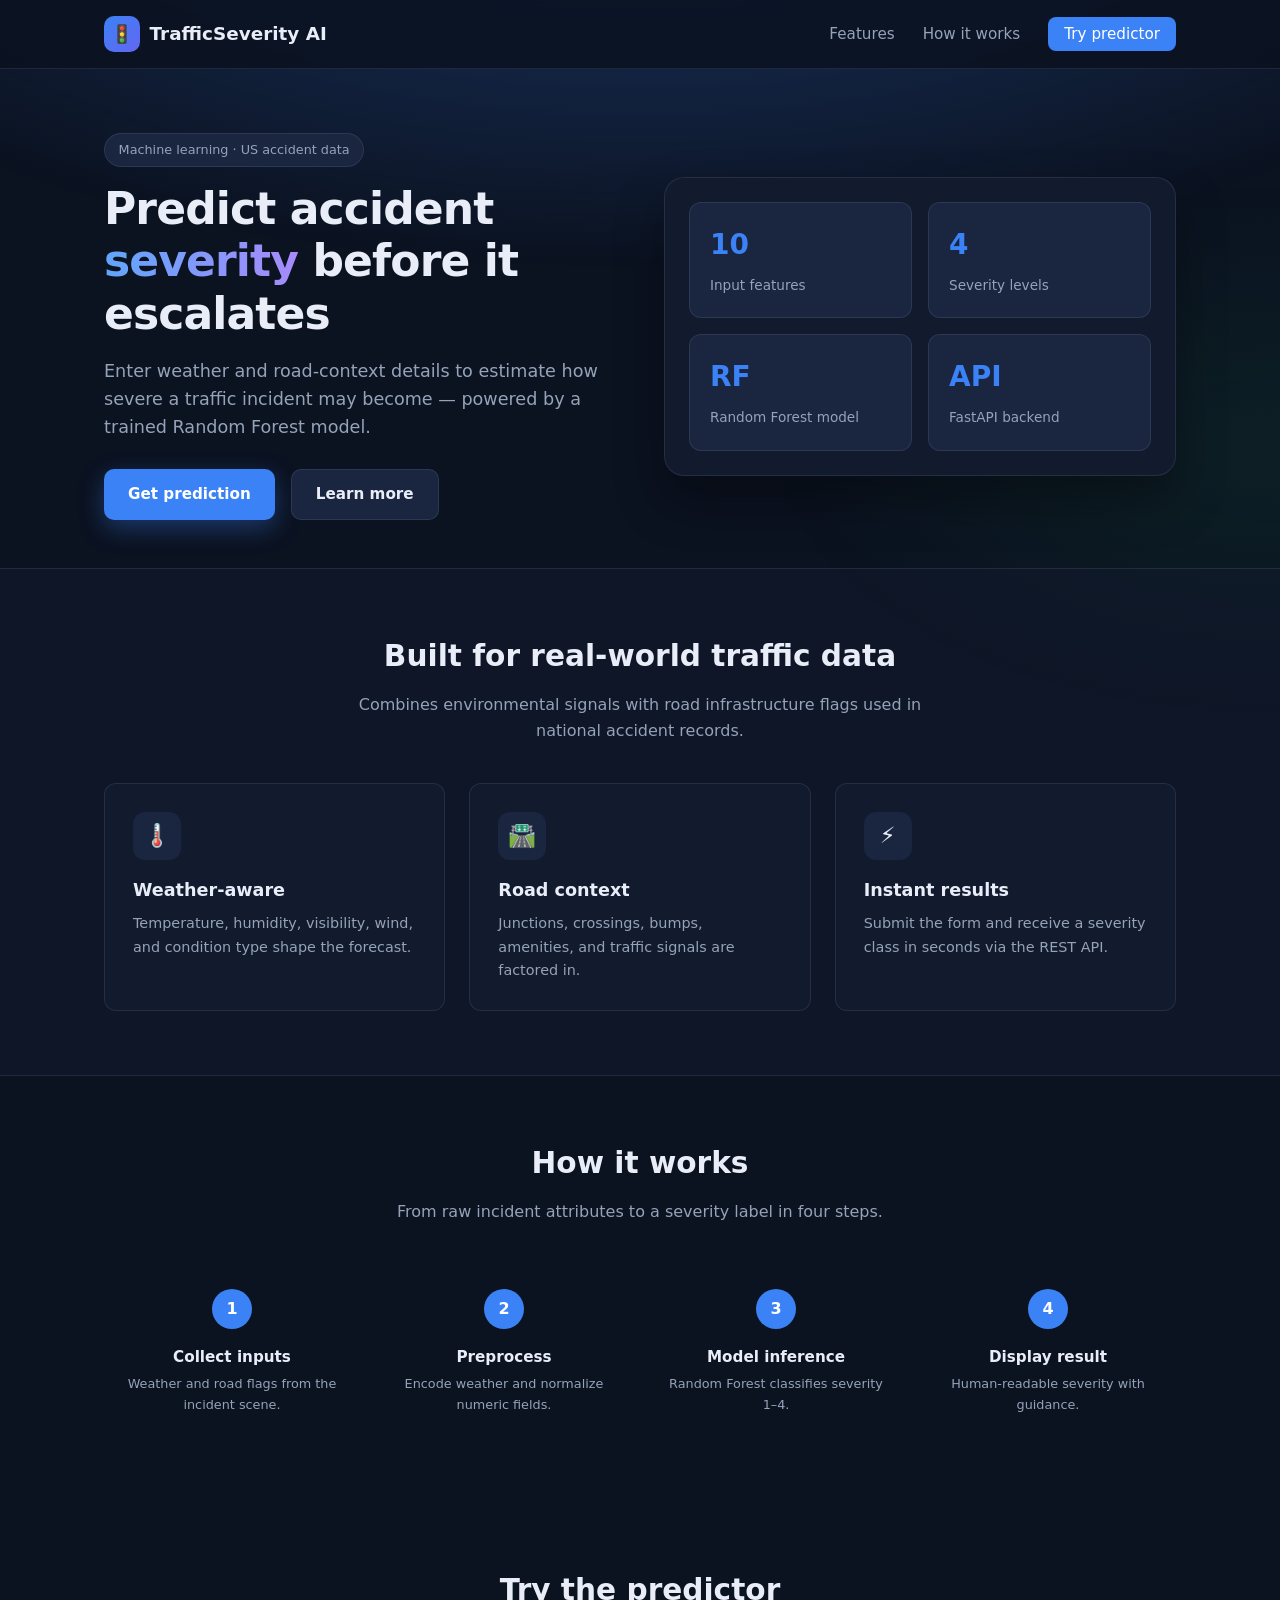
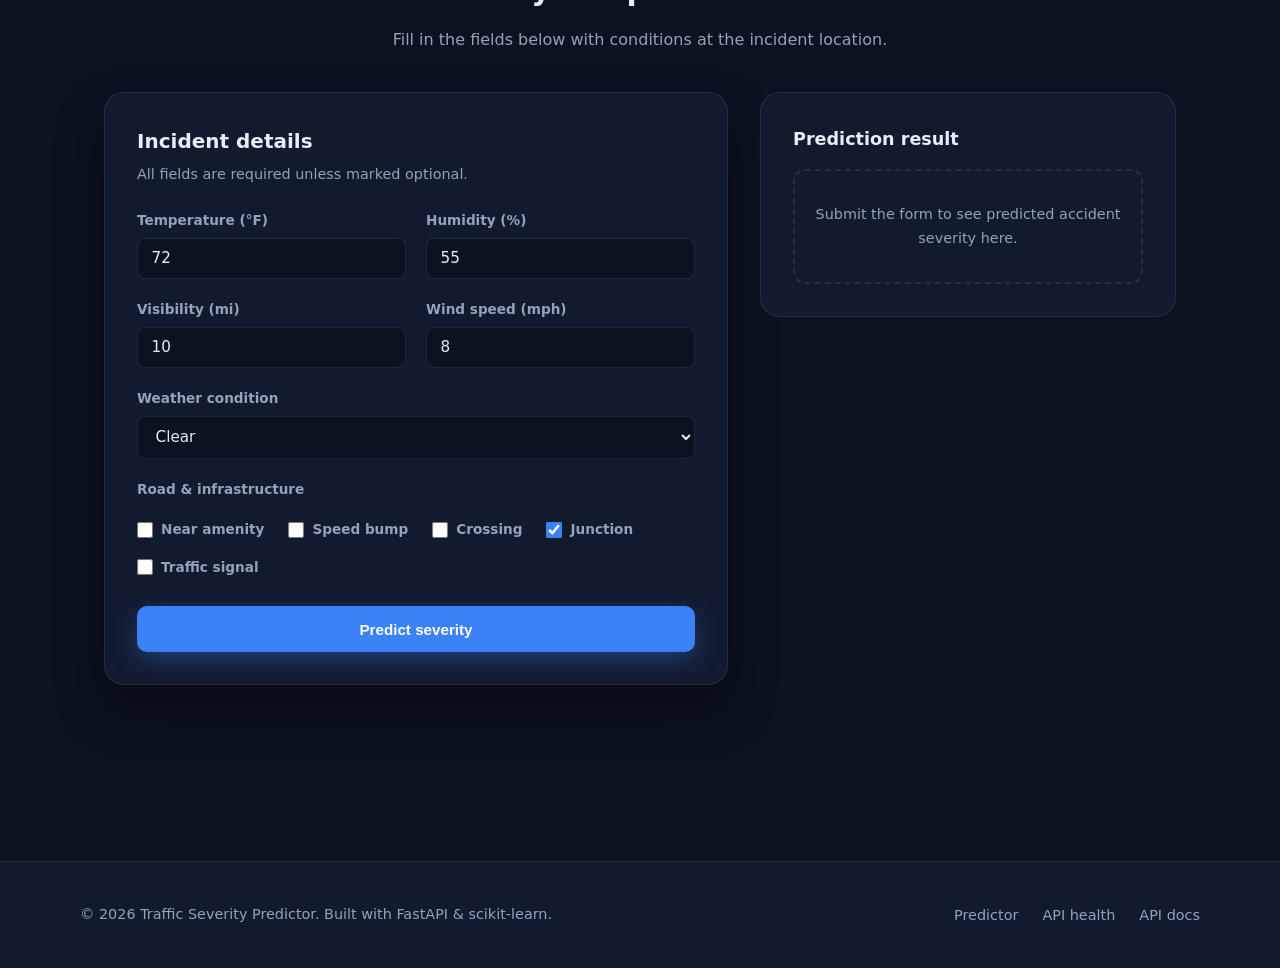
==== index.html @ b827fa21 "Initial commit" ====
<!DOCTYPE html>
<html lang="en">
<head>
  <meta charset="UTF-8" />
  <meta name="viewport" content="width=device-width, initial-scale=1.0" />
  <meta name="description" content="Predict traffic accident severity using weather and road conditions." />
  <title>Traffic Severity Predictor</title>
  <link rel="stylesheet" href="/static/css/style.css" />
</head>
<body>
  <header class="site-header">
    <div class="header-inner">
      <a href="#" class="logo">
        <span class="logo-icon" aria-hidden="true">🚦</span>
        TrafficSeverity AI
      </a>
      <nav>
        <ul class="nav">
          <li><a href="#features">Features</a></li>
          <li><a href="#how-it-works">How it works</a></li>
          <li><a href="#predict" class="nav-cta">Try predictor</a></li>
        </ul>
      </nav>
    </div>
  </header>

  <main>
    <section class="hero">
      <div>
        <span class="hero-badge">Machine learning · US accident data</span>
        <h1>Predict accident <span>severity</span> before it escalates</h1>
        <p class="hero-lead">
          Enter weather and road-context details to estimate how severe a traffic incident
          may become — powered by a trained Random Forest model.
        </p>
        <div class="hero-actions">
          <a href="#predict" class="btn btn-primary">Get prediction</a>
          <a href="#how-it-works" class="btn btn-secondary">Learn more</a>
        </div>
      </div>
      <aside class="hero-visual" aria-label="Project highlights">
        <div class="stat-grid">
          <article class="stat-card">
            <strong>10</strong>
            <span>Input features</span>
          </article>
          <article class="stat-card">
            <strong>4</strong>
            <span>Severity levels</span>
          </article>
          <article class="stat-card">
            <strong>RF</strong>
            <span>Random Forest model</span>
          </article>
          <article class="stat-card">
            <strong>API</strong>
            <span>FastAPI backend</span>
          </article>
        </div>
      </aside>
    </section>

    <section id="features" class="features">
      <div class="section-inner">
        <header class="section-header">
          <h2>Built for real-world traffic data</h2>
          <p>Combines environmental signals with road infrastructure flags used in national accident records.</p>
        </header>
        <div class="feature-grid">
          <article class="feature-card">
            <div class="feature-icon" aria-hidden="true">🌡️</div>
            <h3>Weather-aware</h3>
            <p>Temperature, humidity, visibility, wind, and condition type shape the forecast.</p>
          </article>
          <article class="feature-card">
            <div class="feature-icon" aria-hidden="true">🛣️</div>
            <h3>Road context</h3>
            <p>Junctions, crossings, bumps, amenities, and traffic signals are factored in.</p>
          </article>
          <article class="feature-card">
            <div class="feature-icon" aria-hidden="true">⚡</div>
            <h3>Instant results</h3>
            <p>Submit the form and receive a severity class in seconds via the REST API.</p>
          </article>
        </div>
      </div>
    </section>

    <section id="how-it-works">
      <div class="section-inner">
        <header class="section-header">
          <h2>How it works</h2>
          <p>From raw incident attributes to a severity label in four steps.</p>
        </header>
        <div class="steps">
          <article class="step">
            <h4>Collect inputs</h4>
            <p>Weather and road flags from the incident scene.</p>
          </article>
          <article class="step">
            <h4>Preprocess</h4>
            <p>Encode weather and normalize numeric fields.</p>
          </article>
          <article class="step">
            <h4>Model inference</h4>
            <p>Random Forest classifies severity 1–4.</p>
          </article>
          <article class="step">
            <h4>Display result</h4>
            <p>Human-readable severity with guidance.</p>
          </article>
        </div>
      </div>
    </section>

    <section id="predict" class="predict-section">
      <div class="section-inner">
        <header class="section-header">
          <h2>Try the predictor</h2>
          <p>Fill in the fields below with conditions at the incident location.</p>
        </header>

        <div class="predict-layout">
          <article class="predict-form-card">
            <h3>Incident details</h3>
            <p>All fields are required unless marked optional.</p>

            <form id="predict-form" novalidate>
              <div class="form-grid">
                <div class="form-group">
                  <label for="temperature">Temperature (°F)</label>
                  <input type="number" id="temperature" name="temperature" step="0.1" value="72" required />
                </div>
                <div class="form-group">
                  <label for="humidity">Humidity (%)</label>
                  <input type="number" id="humidity" name="humidity" step="0.1" min="0" max="100" value="55" required />
                </div>
                <div class="form-group">
                  <label for="visibility">Visibility (mi)</label>
                  <input type="number" id="visibility" name="visibility" step="0.1" min="0" value="10" required />
                </div>
                <div class="form-group">
                  <label for="wind_speed">Wind speed (mph)</label>
                  <input type="number" id="wind_speed" name="wind_speed" step="0.1" min="0" value="8" required />
                </div>
                <div class="form-group full-width">
                  <label for="weather">Weather condition</label>
                  <select id="weather" name="weather" required>
                    <option value="Clear">Clear</option>
                    <option value="Cloudy">Cloudy</option>
                    <option value="Fair">Fair</option>
                    <option value="Mostly Cloudy">Mostly Cloudy</option>
                    <option value="Partly Cloudy">Partly Cloudy</option>
                    <option value="Overcast">Overcast</option>
                    <option value="Light Rain">Light Rain</option>
                    <option value="Rain">Rain</option>
                    <option value="Heavy Rain">Heavy Rain</option>
                    <option value="Light Snow">Light Snow</option>
                    <option value="Snow">Snow</option>
                    <option value="Fog">Fog</option>
                    <option value="Haze">Haze</option>
                    <option value="Thunder">Thunder</option>
                    <option value="Thunderstorm">Thunderstorm</option>
                    <option value="Scattered Clouds">Scattered Clouds</option>
                  </select>
                </div>
                <div class="form-group full-width">
                  <span class="checkbox-section-label">Road &amp; infrastructure</span>
                  <div class="checkbox-row">
                    <label class="checkbox-label">
                      <input type="checkbox" id="amenity" name="amenity" />
                      Near amenity
                    </label>
                    <label class="checkbox-label">
                      <input type="checkbox" id="bump" name="bump" />
                      Speed bump
                    </label>
                    <label class="checkbox-label">
                      <input type="checkbox" id="crossing" name="crossing" />
                      Crossing
                    </label>
                    <label class="checkbox-label">
                      <input type="checkbox" id="junction" name="junction" checked />
                      Junction
                    </label>
                    <label class="checkbox-label">
                      <input type="checkbox" id="traffic_signal" name="traffic_signal" />
                      Traffic signal
                    </label>
                  </div>
                </div>
              </div>
              <div class="form-actions">
                <button type="submit" class="btn btn-primary">Predict severity</button>
              </div>
            </form>
          </article>

          <aside class="result-panel" aria-live="polite">
            <h3>Prediction result</h3>
            <div id="result-placeholder" class="result-placeholder">
              Submit the form to see predicted accident severity here.
            </div>
            <div id="result-error" class="result-error hidden" role="alert"></div>
            <div id="result-content" class="result-content hidden">
              <span id="severity-badge" class="severity-badge">Severity —</span>
              <p id="result-level" class="result-level">—</p>
              <p id="result-desc" class="result-desc">—</p>
            </div>
          </aside>
        </div>
      </div>
    </section>
  </main>

  <footer class="site-footer">
    <div class="footer-inner">
      <p>&copy; 2026 Traffic Severity Predictor. Built with FastAPI &amp; scikit-learn.</p>
      <ul class="footer-links">
        <li><a href="#predict">Predictor</a></li>
        <li><a href="/health">API health</a></li>
        <li><a href="/docs">API docs</a></li>
      </ul>
    </div>
  </footer>

  <script src="/static/js/app.js"></script>
</body>
</html>
---- static/css/style.css ----
/* Traffic Severity Predictor — layout & theme */

:root {
  --bg-deep: #0b1220;
  --bg-card: #121a2e;
  --bg-elevated: #1a2540;
  --text: #e8edf7;
  --text-muted: #94a3b8;
  --accent: #3b82f6;
  --accent-hover: #2563eb;
  --accent-glow: rgba(59, 130, 246, 0.35);
  --success: #22c55e;
  --warning: #f59e0b;
  --danger: #ef4444;
  --border: rgba(148, 163, 184, 0.15);
  --radius: 12px;
  --radius-lg: 20px;
  --shadow: 0 24px 48px rgba(0, 0, 0, 0.35);
  --font: "Segoe UI", system-ui, -apple-system, sans-serif;
  --max-width: 1120px;
}

*,
*::before,
*::after {
  box-sizing: border-box;
  margin: 0;
  padding: 0;
}

html {
  scroll-behavior: smooth;
}

body {
  font-family: var(--font);
  background: var(--bg-deep);
  color: var(--text);
  line-height: 1.6;
  min-height: 100vh;
}

body::before {
  content: "";
  position: fixed;
  inset: 0;
  background:
    radial-gradient(ellipse 80% 50% at 50% -20%, var(--accent-glow), transparent),
    radial-gradient(ellipse 40% 30% at 100% 50%, rgba(34, 197, 94, 0.08), transparent);
  pointer-events: none;
  z-index: 0;
}

a {
  color: var(--accent);
  text-decoration: none;
  transition: color 0.2s;
}

a:hover {
  color: #60a5fa;
}

img {
  max-width: 100%;
  display: block;
}

/* Header */
.site-header {
  position: sticky;
  top: 0;
  z-index: 100;
  background: rgba(11, 18, 32, 0.85);
  backdrop-filter: blur(12px);
  border-bottom: 1px solid var(--border);
}

.header-inner {
  max-width: var(--max-width);
  margin: 0 auto;
  padding: 1rem 1.5rem;
  display: flex;
  align-items: center;
  justify-content: space-between;
  gap: 1rem;
}

.logo {
  display: flex;
  align-items: center;
  gap: 0.6rem;
  font-weight: 700;
  font-size: 1.15rem;
  color: var(--text);
}

.logo-icon {
  width: 36px;
  height: 36px;
  background: linear-gradient(135deg, var(--accent), #6366f1);
  border-radius: 10px;
  display: grid;
  place-items: center;
  font-size: 1.1rem;
}

.nav {
  display: flex;
  gap: 1.75rem;
  list-style: none;
}

.nav a {
  color: var(--text-muted);
  font-size: 0.95rem;
  font-weight: 500;
}

.nav a:hover {
  color: var(--text);
}

.nav-cta {
  background: var(--accent);
  color: #fff !important;
  padding: 0.5rem 1rem;
  border-radius: 8px;
}

.nav-cta:hover {
  background: var(--accent-hover);
  color: #fff !important;
}

/* Hero */
.hero {
  position: relative;
  z-index: 1;
  max-width: var(--max-width);
  margin: 0 auto;
  padding: 4rem 1.5rem 3rem;
  display: grid;
  grid-template-columns: 1fr 1fr;
  gap: 3rem;
  align-items: center;
}

.hero-badge {
  display: inline-block;
  padding: 0.35rem 0.85rem;
  background: var(--bg-elevated);
  border: 1px solid var(--border);
  border-radius: 999px;
  font-size: 0.8rem;
  color: var(--text-muted);
  margin-bottom: 1rem;
}

.hero h1 {
  font-size: clamp(2rem, 4vw, 2.75rem);
  line-height: 1.2;
  font-weight: 800;
  letter-spacing: -0.02em;
  margin-bottom: 1rem;
}

.hero h1 span {
  background: linear-gradient(90deg, #60a5fa, #a78bfa);
  -webkit-background-clip: text;
  -webkit-text-fill-color: transparent;
  background-clip: text;
}

.hero-lead {
  color: var(--text-muted);
  font-size: 1.1rem;
  max-width: 32rem;
  margin-bottom: 1.75rem;
}

.hero-actions {
  display: flex;
  flex-wrap: wrap;
  gap: 1rem;
}

.btn {
  display: inline-flex;
  align-items: center;
  justify-content: center;
  gap: 0.5rem;
  padding: 0.75rem 1.5rem;
  border-radius: 10px;
  font-weight: 600;
  font-size: 0.95rem;
  border: none;
  cursor: pointer;
  transition: transform 0.15s, box-shadow 0.2s, background 0.2s;
}

.btn-primary {
  background: var(--accent);
  color: #fff;
  box-shadow: 0 8px 24px var(--accent-glow);
}

.btn-primary:hover {
  background: var(--accent-hover);
  transform: translateY(-1px);
}

.btn-secondary {
  background: var(--bg-elevated);
  color: var(--text);
  border: 1px solid var(--border);
}

.btn-secondary:hover {
  border-color: var(--accent);
  color: var(--accent);
}

.hero-visual {
  background: var(--bg-card);
  border: 1px solid var(--border);
  border-radius: var(--radius-lg);
  padding: 1.5rem;
  box-shadow: var(--shadow);
}

.stat-grid {
  display: grid;
  grid-template-columns: repeat(2, 1fr);
  gap: 1rem;
}

.stat-card {
  background: var(--bg-elevated);
  border-radius: var(--radius);
  padding: 1.25rem;
  border: 1px solid var(--border);
}

.stat-card strong {
  display: block;
  font-size: 1.75rem;
  font-weight: 800;
  color: var(--accent);
  margin-bottom: 0.25rem;
}

.stat-card span {
  font-size: 0.85rem;
  color: var(--text-muted);
}

/* Sections */
section {
  position: relative;
  z-index: 1;
}

.section-inner {
  max-width: var(--max-width);
  margin: 0 auto;
  padding: 4rem 1.5rem;
}

.section-header {
  text-align: center;
  max-width: 36rem;
  margin: 0 auto 2.5rem;
}

.section-header h2 {
  font-size: 1.85rem;
  font-weight: 700;
  margin-bottom: 0.75rem;
}

.section-header p {
  color: var(--text-muted);
}

/* Features */
.features {
  background: rgba(18, 26, 46, 0.5);
  border-block: 1px solid var(--border);
}

.feature-grid {
  display: grid;
  grid-template-columns: repeat(3, 1fr);
  gap: 1.5rem;
}

.feature-card {
  background: var(--bg-card);
  border: 1px solid var(--border);
  border-radius: var(--radius);
  padding: 1.75rem;
  transition: border-color 0.2s, transform 0.2s;
}

.feature-card:hover {
  border-color: rgba(59, 130, 246, 0.4);
  transform: translateY(-2px);
}

.feature-icon {
  width: 48px;
  height: 48px;
  background: var(--bg-elevated);
  border-radius: 12px;
  display: grid;
  place-items: center;
  font-size: 1.4rem;
  margin-bottom: 1rem;
}

.feature-card h3 {
  font-size: 1.1rem;
  margin-bottom: 0.5rem;
}

.feature-card p {
  font-size: 0.9rem;
  color: var(--text-muted);
}

/* Predictor */
.predict-section {
  padding-bottom: 5rem;
}

.predict-layout {
  display: grid;
  grid-template-columns: 1.2fr 0.8fr;
  gap: 2rem;
  align-items: start;
}

.predict-form-card {
  background: var(--bg-card);
  border: 1px solid var(--border);
  border-radius: var(--radius-lg);
  padding: 2rem;
  box-shadow: var(--shadow);
}

.predict-form-card h3 {
  font-size: 1.25rem;
  margin-bottom: 0.35rem;
}

.predict-form-card > p {
  color: var(--text-muted);
  font-size: 0.9rem;
  margin-bottom: 1.5rem;
}

.form-grid {
  display: grid;
  grid-template-columns: repeat(2, 1fr);
  gap: 1.25rem;
}

.form-group {
  display: flex;
  flex-direction: column;
  gap: 0.4rem;
}

.form-group.full-width {
  grid-column: 1 / -1;
}

.form-group label {
  font-size: 0.85rem;
  font-weight: 600;
  color: var(--text-muted);
}

.form-group input,
.form-group select {
  padding: 0.65rem 0.85rem;
  background: var(--bg-deep);
  border: 1px solid var(--border);
  border-radius: 8px;
  color: var(--text);
  font-size: 0.95rem;
  font-family: inherit;
}

.form-group input:focus,
.form-group select:focus {
  outline: none;
  border-color: var(--accent);
  box-shadow: 0 0 0 3px var(--accent-glow);
}

.checkbox-section-label {
  display: block;
  font-size: 0.85rem;
  font-weight: 600;
  color: var(--text-muted);
  margin-bottom: 0.25rem;
}

.checkbox-row {
  display: flex;
  flex-wrap: wrap;
  gap: 1rem 1.5rem;
  margin-top: 0.5rem;
}

.checkbox-label {
  display: flex;
  align-items: center;
  gap: 0.5rem;
  font-size: 0.9rem;
  color: var(--text-muted);
  cursor: pointer;
}

.checkbox-label input {
  width: 1rem;
  height: 1rem;
  accent-color: var(--accent);
}

.form-actions {
  margin-top: 1.75rem;
}

.form-actions .btn {
  width: 100%;
  padding: 0.9rem;
}

/* Result panel */
.result-panel {
  background: var(--bg-card);
  border: 1px solid var(--border);
  border-radius: var(--radius-lg);
  padding: 2rem;
  position: sticky;
  top: 6rem;
}

.result-panel h3 {
  font-size: 1.1rem;
  margin-bottom: 1rem;
}

.result-placeholder {
  text-align: center;
  padding: 2rem 1rem;
  color: var(--text-muted);
  border: 2px dashed var(--border);
  border-radius: var(--radius);
  font-size: 0.9rem;
}

.result-placeholder.hidden,
.result-content.hidden {
  display: none;
}

.result-content {
  text-align: center;
}

.severity-badge {
  display: inline-block;
  padding: 0.5rem 1.25rem;
  border-radius: 999px;
  font-weight: 700;
  font-size: 1rem;
  margin-bottom: 0.75rem;
}

.severity-1 { background: rgba(34, 197, 94, 0.2); color: var(--success); }
.severity-2 { background: rgba(59, 130, 246, 0.2); color: #60a5fa; }
.severity-3 { background: rgba(245, 158, 11, 0.2); color: var(--warning); }
.severity-4 { background: rgba(239, 68, 68, 0.2); color: var(--danger); }

.result-level {
  font-size: 1.5rem;
  font-weight: 800;
  margin-bottom: 0.5rem;
}

.result-desc {
  color: var(--text-muted);
  font-size: 0.9rem;
  line-height: 1.5;
}

.result-error {
  color: var(--danger);
  font-size: 0.9rem;
  padding: 1rem;
  background: rgba(239, 68, 68, 0.1);
  border-radius: 8px;
  border: 1px solid rgba(239, 68, 68, 0.3);
}

.result-error.hidden {
  display: none;
}

.loading {
  opacity: 0.6;
  pointer-events: none;
}

/* How it works */
.steps {
  display: grid;
  grid-template-columns: repeat(4, 1fr);
  gap: 1rem;
  counter-reset: step;
}

.step {
  text-align: center;
  padding: 1.5rem 1rem;
}

.step::before {
  counter-increment: step;
  content: counter(step);
  display: grid;
  place-items: center;
  width: 40px;
  height: 40px;
  margin: 0 auto 1rem;
  background: var(--accent);
  color: #fff;
  font-weight: 700;
  border-radius: 50%;
  font-size: 1rem;
}

.step h4 {
  font-size: 0.95rem;
  margin-bottom: 0.35rem;
}

.step p {
  font-size: 0.8rem;
  color: var(--text-muted);
}

/* Footer */
.site-footer {
  position: relative;
  z-index: 1;
  border-top: 1px solid var(--border);
  background: var(--bg-card);
  padding: 2.5rem 1.5rem;
  margin-top: 2rem;
}

.footer-inner {
  max-width: var(--max-width);
  margin: 0 auto;
  display: flex;
  flex-wrap: wrap;
  justify-content: space-between;
  align-items: center;
  gap: 1rem;
}

.footer-inner p {
  color: var(--text-muted);
  font-size: 0.9rem;
}

.footer-links {
  display: flex;
  gap: 1.5rem;
  list-style: none;
}

.footer-links a {
  color: var(--text-muted);
  font-size: 0.9rem;
}

/* Responsive */
@media (max-width: 900px) {
  .hero,
  .predict-layout,
  .feature-grid {
    grid-template-columns: 1fr;
  }

  .steps {
    grid-template-columns: repeat(2, 1fr);
  }

  .nav {
    display: none;
  }

  .result-panel {
    position: static;
  }
}

@media (max-width: 560px) {
  .form-grid,
  .stat-grid {
    grid-template-columns: 1fr;
  }

  .steps {
    grid-template-columns: 1fr;
  }
}
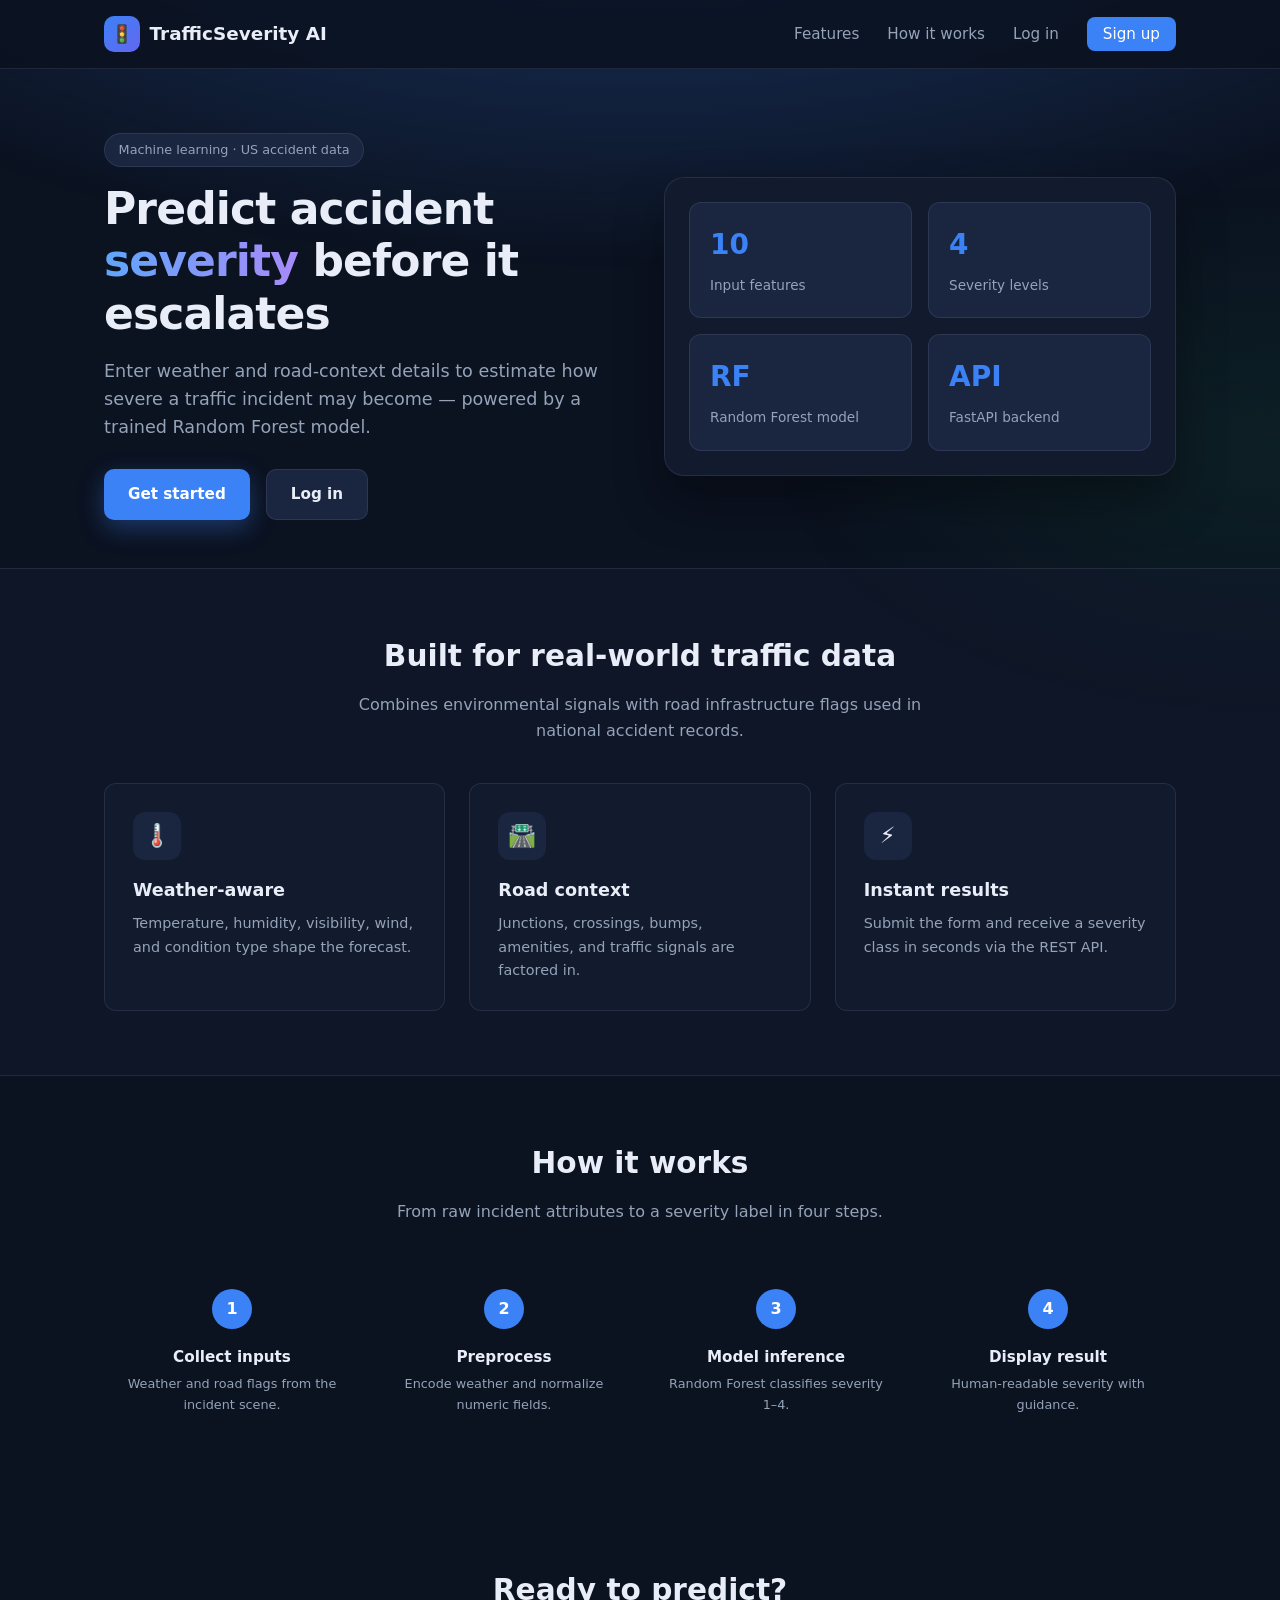
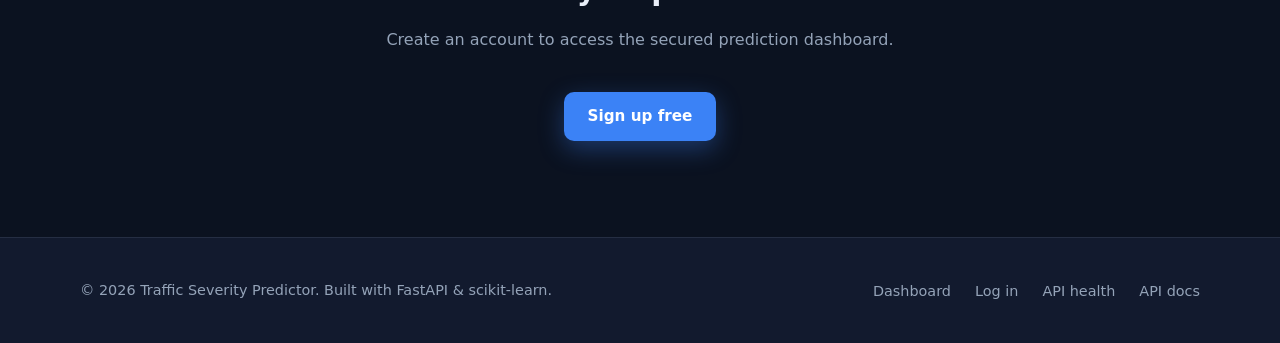
==== commit a684f213: "Added requirements" ====
--- a/index.html
+++ b/index.html
@@ -18,7 +18,8 @@
         <ul class="nav">
           <li><a href="#features">Features</a></li>
           <li><a href="#how-it-works">How it works</a></li>
-          <li><a href="#predict" class="nav-cta">Try predictor</a></li>
+          <li><a href="/login">Log in</a></li>
+          <li><a href="/signup" class="nav-cta">Sign up</a></li>
         </ul>
       </nav>
     </div>
@@ -34,8 +35,8 @@
           may become — powered by a trained Random Forest model.
         </p>
         <div class="hero-actions">
-          <a href="#predict" class="btn btn-primary">Get prediction</a>
-          <a href="#how-it-works" class="btn btn-secondary">Learn more</a>
+          <a href="/signup" class="btn btn-primary">Get started</a>
+          <a href="/login" class="btn btn-secondary">Log in</a>
         </div>
       </div>
       <aside class="hero-visual" aria-label="Project highlights">
@@ -113,103 +114,12 @@
       </div>
     </section>
 
-    <section id="predict" class="predict-section">
-      <div class="section-inner">
-        <header class="section-header">
-          <h2>Try the predictor</h2>
-          <p>Fill in the fields below with conditions at the incident location.</p>
-        </header>
-
-        <div class="predict-layout">
-          <article class="predict-form-card">
-            <h3>Incident details</h3>
-            <p>All fields are required unless marked optional.</p>
-
-            <form id="predict-form" novalidate>
-              <div class="form-grid">
-                <div class="form-group">
-                  <label for="temperature">Temperature (°F)</label>
-                  <input type="number" id="temperature" name="temperature" step="0.1" value="72" required />
-                </div>
-                <div class="form-group">
-                  <label for="humidity">Humidity (%)</label>
-                  <input type="number" id="humidity" name="humidity" step="0.1" min="0" max="100" value="55" required />
-                </div>
-                <div class="form-group">
-                  <label for="visibility">Visibility (mi)</label>
-                  <input type="number" id="visibility" name="visibility" step="0.1" min="0" value="10" required />
-                </div>
-                <div class="form-group">
-                  <label for="wind_speed">Wind speed (mph)</label>
-                  <input type="number" id="wind_speed" name="wind_speed" step="0.1" min="0" value="8" required />
-                </div>
-                <div class="form-group full-width">
-                  <label for="weather">Weather condition</label>
-                  <select id="weather" name="weather" required>
-                    <option value="Clear">Clear</option>
-                    <option value="Cloudy">Cloudy</option>
-                    <option value="Fair">Fair</option>
-                    <option value="Mostly Cloudy">Mostly Cloudy</option>
-                    <option value="Partly Cloudy">Partly Cloudy</option>
-                    <option value="Overcast">Overcast</option>
-                    <option value="Light Rain">Light Rain</option>
-                    <option value="Rain">Rain</option>
-                    <option value="Heavy Rain">Heavy Rain</option>
-                    <option value="Light Snow">Light Snow</option>
-                    <option value="Snow">Snow</option>
-                    <option value="Fog">Fog</option>
-                    <option value="Haze">Haze</option>
-                    <option value="Thunder">Thunder</option>
-                    <option value="Thunderstorm">Thunderstorm</option>
-                    <option value="Scattered Clouds">Scattered Clouds</option>
-                  </select>
-                </div>
-                <div class="form-group full-width">
-                  <span class="checkbox-section-label">Road &amp; infrastructure</span>
-                  <div class="checkbox-row">
-                    <label class="checkbox-label">
-                      <input type="checkbox" id="amenity" name="amenity" />
-                      Near amenity
-                    </label>
-                    <label class="checkbox-label">
-                      <input type="checkbox" id="bump" name="bump" />
-                      Speed bump
-                    </label>
-                    <label class="checkbox-label">
-                      <input type="checkbox" id="crossing" name="crossing" />
-                      Crossing
-                    </label>
-                    <label class="checkbox-label">
-                      <input type="checkbox" id="junction" name="junction" checked />
-                      Junction
-                    </label>
-                    <label class="checkbox-label">
-                      <input type="checkbox" id="traffic_signal" name="traffic_signal" />
-                      Traffic signal
-                    </label>
-                  </div>
-                </div>
-              </div>
-              <div class="form-actions">
-                <button type="submit" class="btn btn-primary">Predict severity</button>
-              </div>
-            </form>
-          </article>
-
-          <aside class="result-panel" aria-live="polite">
-            <h3>Prediction result</h3>
-            <div id="result-placeholder" class="result-placeholder">
-              Submit the form to see predicted accident severity here.
-            </div>
-            <div id="result-error" class="result-error hidden" role="alert"></div>
-            <div id="result-content" class="result-content hidden">
-              <span id="severity-badge" class="severity-badge">Severity —</span>
-              <p id="result-level" class="result-level">—</p>
-              <p id="result-desc" class="result-desc">—</p>
-            </div>
-          </aside>
-        </div>
-      </div>
+    <section class="section-inner" style="text-align:center;padding-bottom:4rem;">
+      <header class="section-header">
+        <h2>Ready to predict?</h2>
+        <p>Create an account to access the secured prediction dashboard.</p>
+      </header>
+      <a href="/signup" class="btn btn-primary">Sign up free</a>
     </section>
   </main>
 
@@ -217,13 +127,13 @@
     <div class="footer-inner">
       <p>&copy; 2026 Traffic Severity Predictor. Built with FastAPI &amp; scikit-learn.</p>
       <ul class="footer-links">
-        <li><a href="#predict">Predictor</a></li>
+        <li><a href="/dashboard">Dashboard</a></li>
+        <li><a href="/login">Log in</a></li>
         <li><a href="/health">API health</a></li>
         <li><a href="/docs">API docs</a></li>
       </ul>
     </div>
   </footer>
 
-  <script src="/static/js/app.js"></script>
 </body>
 </html>
